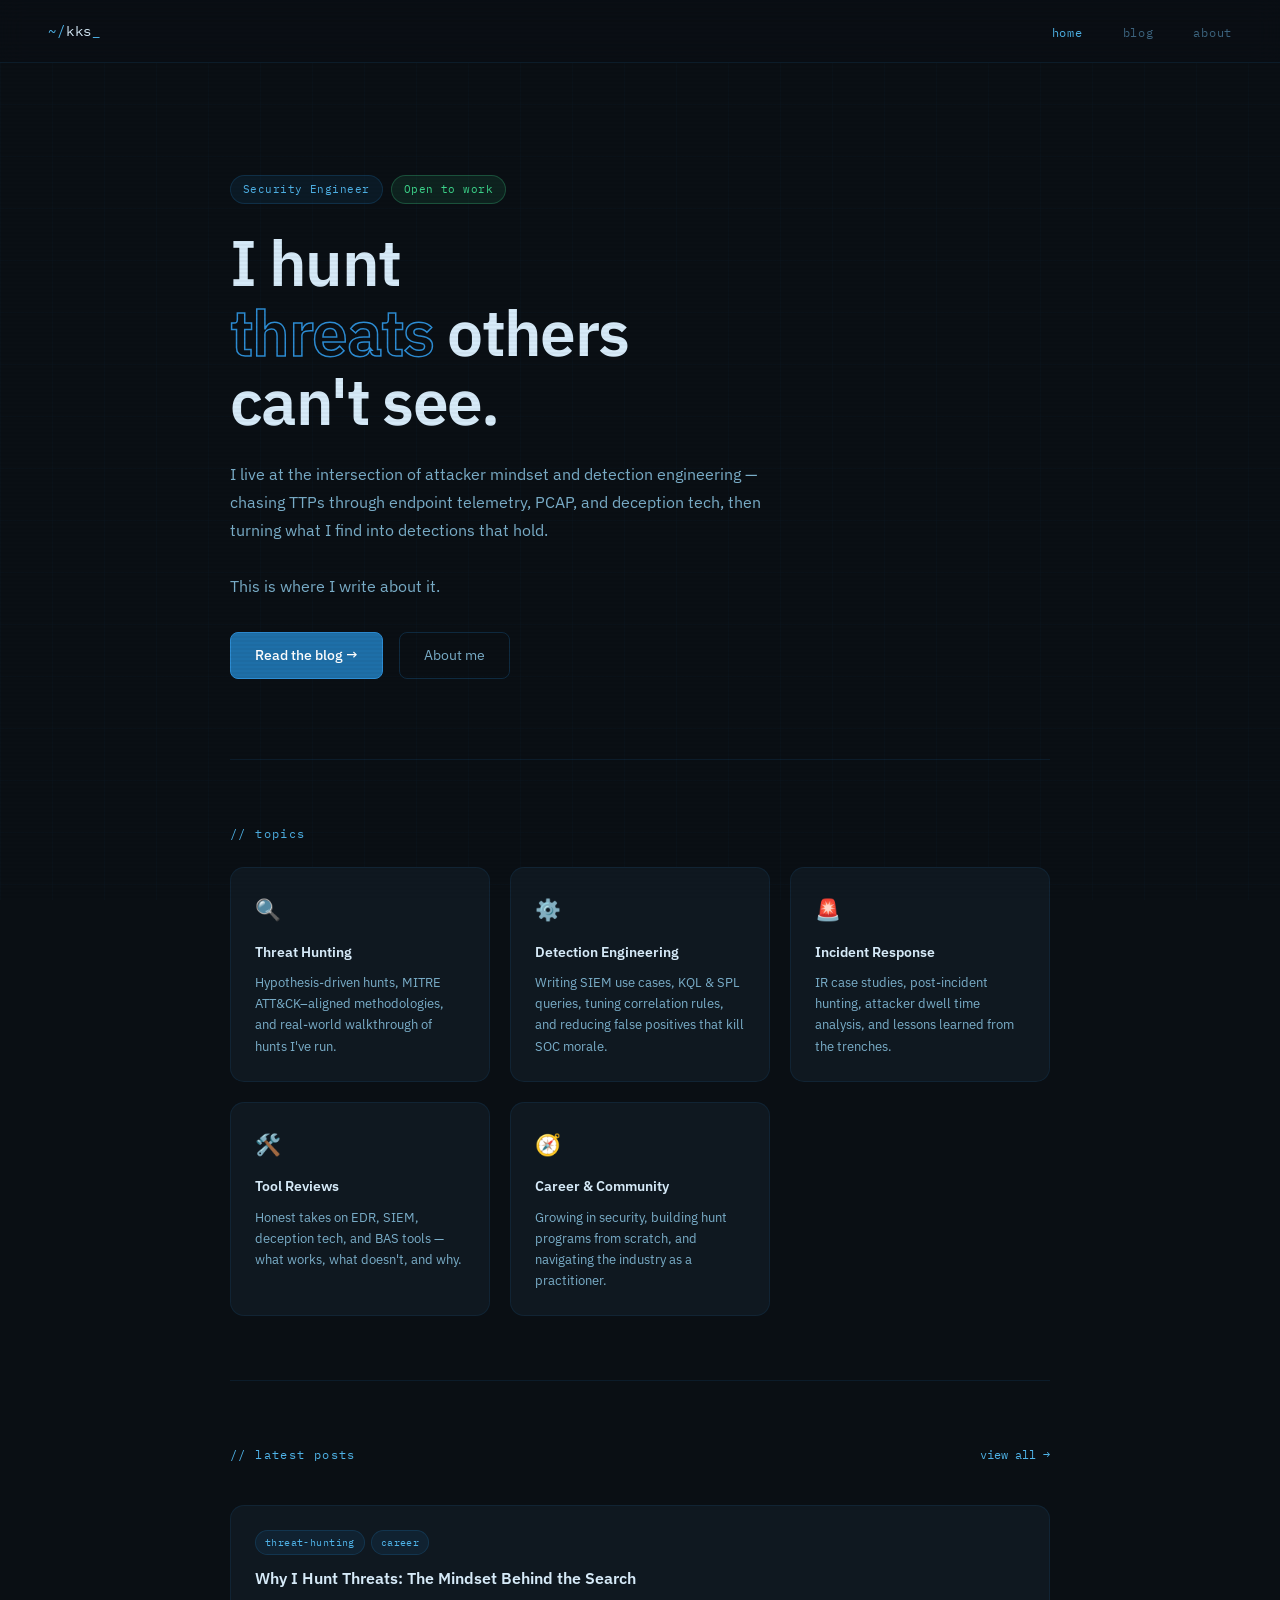
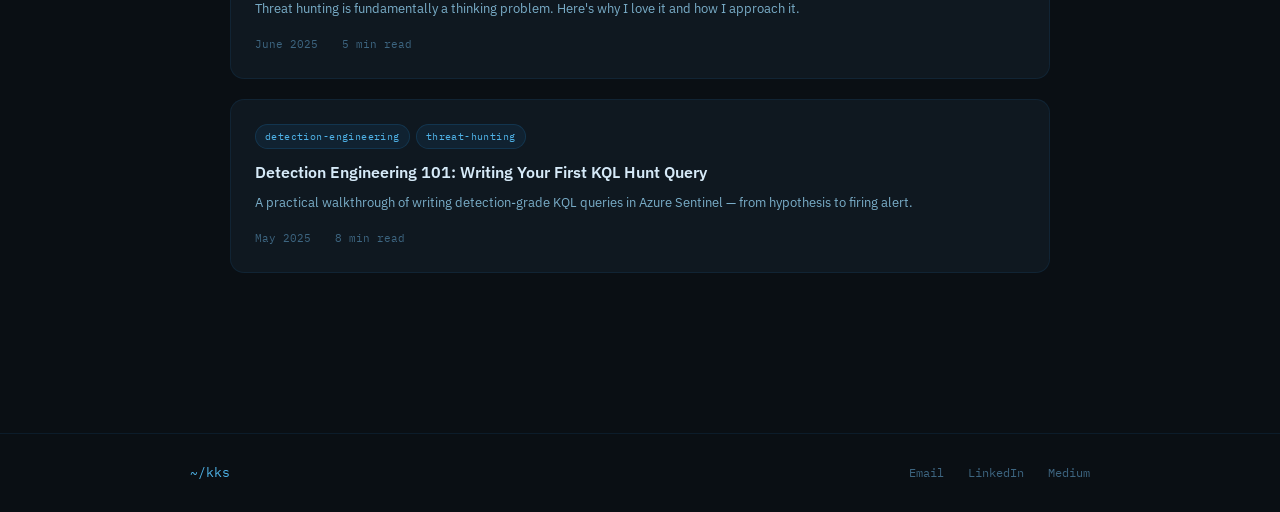
==== index.html @ 6621da4d "Add files via upload" ====
<!DOCTYPE html>
<html lang="en">
<head>
<meta charset="UTF-8">
<meta name="viewport" content="width=device-width, initial-scale=1.0">
<title>Kishan Kumar Singh — Security Engineer & Threat Hunter</title>
<meta name="description" content="Security Engineer & Threat Hunter writing about threat hunting, detection engineering, and incident response.">
<link rel="stylesheet" href="assets/style.css">
<link rel="preconnect" href="https://fonts.googleapis.com">
<link href="https://fonts.googleapis.com/css2?family=IBM+Plex+Mono:wght@300;400;500&family=IBM+Plex+Sans:wght@300;400;500;600&display=swap" rel="stylesheet">
</head>
<body>

<div class="scanline"></div>

<!-- NAV -->
<nav>
  <a href="index.html" class="nav-logo">
    <span class="prompt">~/</span>kks<span class="cursor-blink">_</span>
  </a>
  <ul>
    <li><a href="index.html" class="active">home</a></li>
    <li><a href="blog.html">blog</a></li>
    <li><a href="about.html">about</a></li>
  </ul>
</nav>

<!-- HERO -->
<main>
  <section class="hero">
    <div class="hero-meta">
      <span class="tag">Security Engineer</span>
      <span class="tag tag-green">Open to work</span>
    </div>

    <h1 class="hero-title">
      I hunt<br>
      <span class="stroke">threats</span> others<br>
      can't see.
    </h1>

    <p class="hero-bio">
      I live at the intersection of attacker mindset and
      detection engineering — chasing TTPs through endpoint telemetry, PCAP, and deception tech,
      then turning what I find into detections that hold.
      <br><br>
      This is where I write about it.
    </p>

    <div class="hero-links">
      <a href="blog.html" class="btn-primary">Read the blog →</a>
      <a href="about.html" class="btn-ghost">About me</a>
    </div>
  </section>

  <!-- WHAT I WRITE ABOUT -->
  <section class="topics">
    <p class="section-label">// topics</p>
    <div class="topic-grid">
      <div class="topic-card">
        <span class="topic-icon">🔍</span>
        <h3>Threat Hunting</h3>
        <p>Hypothesis-driven hunts, MITRE ATT&CK–aligned methodologies, and real-world walkthrough of hunts I've run.</p>
      </div>
      <div class="topic-card">
        <span class="topic-icon">⚙️</span>
        <h3>Detection Engineering</h3>
        <p>Writing SIEM use cases, KQL & SPL queries, tuning correlation rules, and reducing false positives that kill SOC morale.</p>
      </div>
      <div class="topic-card">
        <span class="topic-icon">🚨</span>
        <h3>Incident Response</h3>
        <p>IR case studies, post-incident hunting, attacker dwell time analysis, and lessons learned from the trenches.</p>
      </div>
      <div class="topic-card">
        <span class="topic-icon">🛠️</span>
        <h3>Tool Reviews</h3>
        <p>Honest takes on EDR, SIEM, deception tech, and BAS tools — what works, what doesn't, and why.</p>
      </div>
      <div class="topic-card">
        <span class="topic-icon">🧭</span>
        <h3>Career & Community</h3>
        <p>Growing in security, building hunt programs from scratch, and navigating the industry as a practitioner.</p>
      </div>
    </div>
  </section>

  <!-- LATEST POSTS -->
  <section class="latest">
    <div class="latest-header">
      <p class="section-label">// latest posts</p>
      <a href="blog.html" class="view-all">view all →</a>
    </div>
    <div class="post-list" id="latest-posts">
      <!-- Populated by posts.js -->
    </div>
  </section>
</main>

<footer>
  <div class="footer-inner">
    <span class="footer-logo">~/kks</span>
    
    <div class="footer-links">
      <a href="mailto:work.kishan.in@gmail.com">Email</a>
      <a href="https://www.linkedin.com/in/singhkishan1/" target="_blank">LinkedIn</a>
      <a href="https://medium.com/@sudoEngineer" target="_blank">Medium</a>
    </div>
  </div>
</footer>

<script src="assets/posts.js"></script>
<script>
  const container = document.getElementById('latest-posts');
  const latest = POSTS.slice(0, 3);
  if (latest.length === 0) {
    container.innerHTML = '<p class="empty-state">First post coming soon...</p>';
  } else {
    container.innerHTML = latest.map(p => postCard(p)).join('');
  }
</script>
</body>
</html>
---- assets/style.css ----
/* ============================================================
   STYLE.CSS — Dark terminal aesthetic
   ============================================================ */

:root {
  --bg:         #0A0F14;
  --bg2:        #0F1820;
  --bg3:        #141F2A;
  --bg4:        #1A2840;
  --border:     rgba(30, 111, 168, 0.15);
  --border2:    rgba(30, 111, 168, 0.30);
  --navy:       #1E6FA8;
  --steel:      #2D8DD4;
  --glow:       #4FB3E8;
  --green:      #3DD68C;
  --amber:      #F5A623;
  --text:       #D6EAF8;
  --text2:      #7AAEC9;
  --text3:      #3D6580;
  --white:      #FFFFFF;
  --mono:       'IBM Plex Mono', monospace;
  --sans:       'IBM Plex Sans', sans-serif;
  --radius:     8px;
  --radius-lg:  14px;
}

* { margin: 0; padding: 0; box-sizing: border-box; }
html { scroll-behavior: smooth; }

body {
  font-family: var(--sans);
  background: var(--bg);
  color: var(--text);
  line-height: 1.7;
  min-height: 100vh;
}

/* Scanline effect */
.scanline {
  position: fixed;
  inset: 0;
  background: repeating-linear-gradient(
    0deg,
    transparent,
    transparent 2px,
    rgba(0, 0, 0, 0.03) 2px,
    rgba(0, 0, 0, 0.03) 4px
  );
  pointer-events: none;
  z-index: 9999;
}

/* Grid background */
body::before {
  content: '';
  position: fixed;
  inset: 0;
  background-image:
    linear-gradient(rgba(30,111,168,0.035) 1px, transparent 1px),
    linear-gradient(90deg, rgba(30,111,168,0.035) 1px, transparent 1px);
  background-size: 52px 52px;
  pointer-events: none;
  z-index: 0;
}

/* ============================================================
   NAV
   ============================================================ */
nav {
  position: sticky;
  top: 0;
  z-index: 100;
  display: flex;
  align-items: center;
  justify-content: space-between;
  padding: 1.1rem 3rem;
  background: rgba(10, 15, 20, 0.9);
  backdrop-filter: blur(12px);
  border-bottom: 1px solid var(--border);
}

.nav-logo {
  font-family: var(--mono);
  font-size: 0.9rem;
  color: var(--text);
  text-decoration: none;
  font-weight: 400;
}

.nav-logo .prompt { color: var(--glow); }

nav ul {
  display: flex;
  list-style: none;
  gap: 2.5rem;
}

nav a {
  font-family: var(--mono);
  font-size: 0.75rem;
  color: var(--text3);
  text-decoration: none;
  letter-spacing: 0.06em;
  transition: color 0.2s;
}

nav a:hover,
nav a.active { color: var(--glow); }

/* ============================================================
   MAIN LAYOUT
   ============================================================ */
main {
  position: relative;
  z-index: 1;
  max-width: 900px;
  margin: 0 auto;
  padding: 0 2.5rem 6rem;
}

/* ============================================================
   HERO
   ============================================================ */
.hero {
  padding: 7rem 0 5rem;
}

.hero-meta {
  display: flex;
  gap: 8px;
  margin-bottom: 1.5rem;
}

.hero-title {
  font-size: clamp(2.6rem, 5vw, 4rem);
  font-weight: 600;
  line-height: 1.08;
  letter-spacing: -0.025em;
  margin-bottom: 1.5rem;
}

.stroke {
  color: transparent;
  -webkit-text-stroke: 1.5px var(--steel);
}

.hero-bio {
  font-size: 1rem;
  color: var(--text2);
  max-width: 560px;
  line-height: 1.75;
  margin-bottom: 2rem;
}

.hero-links {
  display: flex;
  gap: 1rem;
  flex-wrap: wrap;
}

/* ============================================================
   BUTTONS & TAGS
   ============================================================ */
.btn-primary {
  display: inline-flex;
  align-items: center;
  gap: 6px;
  padding: 11px 24px;
  background: var(--navy);
  color: var(--white);
  border: 1px solid var(--steel);
  border-radius: var(--radius);
  font-size: 0.85rem;
  font-weight: 500;
  text-decoration: none;
  transition: background 0.2s, transform 0.15s;
}

.btn-primary:hover { background: var(--steel); transform: translateY(-1px); }

.btn-ghost {
  display: inline-flex;
  align-items: center;
  padding: 11px 24px;
  background: transparent;
  color: var(--text2);
  border: 1px solid var(--border2);
  border-radius: var(--radius);
  font-size: 0.85rem;
  text-decoration: none;
  transition: all 0.2s;
}

.btn-ghost:hover { color: var(--glow); border-color: var(--glow); }

.tag {
  display: inline-block;
  padding: 4px 12px;
  background: rgba(30,111,168,0.12);
  border: 1px solid rgba(30,111,168,0.25);
  border-radius: 100px;
  font-family: var(--mono);
  font-size: 0.7rem;
  color: var(--glow);
  letter-spacing: 0.04em;
}

.tag-green {
  background: rgba(61,214,140,0.1);
  border-color: rgba(61,214,140,0.25);
  color: var(--green);
}

.tag-sm { font-size: 0.65rem; padding: 3px 9px; }

/* ============================================================
   SECTION LABEL
   ============================================================ */
.section-label {
  font-family: var(--mono);
  font-size: 0.72rem;
  color: var(--glow);
  letter-spacing: 0.12em;
  margin-bottom: 1rem;
}

/* ============================================================
   TOPICS GRID (home page)
   ============================================================ */
.topics {
  padding: 4rem 0;
  border-top: 1px solid var(--border);
}

.topic-grid {
  display: grid;
  grid-template-columns: repeat(auto-fit, minmax(250px, 1fr));
  gap: 1.25rem;
  margin-top: 1.5rem;
}

.topic-card {
  background: var(--bg2);
  border: 1px solid var(--border);
  border-radius: var(--radius-lg);
  padding: 1.5rem;
  transition: border-color 0.2s, transform 0.2s;
  position: relative;
  overflow: hidden;
}

.topic-card::after {
  content: '';
  position: absolute;
  top: 0; left: 0; right: 0;
  height: 1px;
  background: linear-gradient(to right, transparent, var(--steel), transparent);
  opacity: 0;
  transition: opacity 0.2s;
}

.topic-card:hover { border-color: var(--border2); transform: translateY(-2px); }
.topic-card:hover::after { opacity: 1; }

.topic-icon { font-size: 1.3rem; display: block; margin-bottom: 0.75rem; }

.topic-card h3 {
  font-size: 0.9rem;
  font-weight: 600;
  color: var(--text);
  margin-bottom: 0.5rem;
}

.topic-card p {
  font-size: 0.8rem;
  color: var(--text2);
  line-height: 1.65;
}

/* ============================================================
   POST CARDS (blog list + home latest)
   ============================================================ */
.post-list,
.blog-grid {
  display: flex;
  flex-direction: column;
  gap: 1.25rem;
}

.latest {
  padding: 4rem 0;
  border-top: 1px solid var(--border);
}

.latest-header {
  display: flex;
  align-items: baseline;
  justify-content: space-between;
  margin-bottom: 1.5rem;
}

.view-all {
  font-family: var(--mono);
  font-size: 0.75rem;
  color: var(--glow);
  text-decoration: none;
}

.view-all:hover { text-decoration: underline; }

.post-card {
  display: block;
  text-decoration: none;
  background: var(--bg2);
  border: 1px solid var(--border);
  border-radius: var(--radius-lg);
  padding: 1.5rem;
  transition: border-color 0.2s, transform 0.15s;
}

.post-card:hover { border-color: var(--border2); transform: translateY(-2px); }

.post-card-tags { display: flex; gap: 6px; flex-wrap: wrap; margin-bottom: 0.75rem; }

.post-card-title {
  font-size: 1rem;
  font-weight: 600;
  color: var(--text);
  margin-bottom: 0.5rem;
  line-height: 1.4;
}

.post-card-excerpt {
  font-size: 0.82rem;
  color: var(--text2);
  line-height: 1.65;
  margin-bottom: 1rem;
}

.post-card-meta {
  display: flex;
  gap: 1.5rem;
  font-family: var(--mono);
  font-size: 0.68rem;
  color: var(--text3);
}

.empty-state {
  font-family: var(--mono);
  font-size: 0.8rem;
  color: var(--text3);
  padding: 3rem 0;
  text-align: center;
}

/* ============================================================
   BLOG PAGE
   ============================================================ */
.page-header {
  padding: 5rem 0 2.5rem;
}

.page-header h1 {
  font-size: 2.8rem;
  font-weight: 600;
  letter-spacing: -0.025em;
  margin-bottom: 0.75rem;
}

.page-subtitle {
  color: var(--text2);
  font-size: 0.95rem;
}

.filter-bar {
  display: flex;
  gap: 8px;
  flex-wrap: wrap;
  padding: 1.5rem 0;
  border-top: 1px solid var(--border);
  border-bottom: 1px solid var(--border);
  margin-bottom: 2.5rem;
}

.filter-btn {
  padding: 6px 16px;
  background: transparent;
  color: var(--text3);
  border: 1px solid var(--border);
  border-radius: 100px;
  font-family: var(--mono);
  font-size: 0.7rem;
  cursor: pointer;
  transition: all 0.2s;
  letter-spacing: 0.04em;
}

.filter-btn:hover { border-color: var(--border2); color: var(--text2); }
.filter-btn.active { background: rgba(30,111,168,0.15); border-color: var(--steel); color: var(--glow); }

/* ============================================================
   POST ARTICLE
   ============================================================ */
.post-nav { padding: 2rem 0 0; }

.back-link {
  font-family: var(--mono);
  font-size: 0.75rem;
  color: var(--text3);
  text-decoration: none;
  transition: color 0.2s;
}

.back-link:hover { color: var(--glow); }

.post-article {
  padding: 3rem 0 4rem;
  border-top: 1px solid var(--border);
  margin-top: 1.5rem;
}

.post-header { margin-bottom: 3rem; }

.post-tags { display: flex; gap: 8px; flex-wrap: wrap; margin-bottom: 1.25rem; }

.post-title {
  font-size: clamp(1.8rem, 3.5vw, 2.6rem);
  font-weight: 600;
  line-height: 1.15;
  letter-spacing: -0.02em;
  margin-bottom: 1rem;
}

.post-meta {
  display: flex;
  gap: 1.5rem;
  font-family: var(--mono);
  font-size: 0.72rem;
  color: var(--text3);
}

/* Post body typography */
.post-body { max-width: 680px; }

.post-body p {
  font-size: 1rem;
  color: var(--text2);
  line-height: 1.8;
  margin-bottom: 1.5rem;
}

.post-body h2 {
  font-size: 1.25rem;
  font-weight: 600;
  color: var(--text);
  margin: 2.5rem 0 1rem;
  padding-left: 1rem;
  border-left: 2px solid var(--steel);
}

.post-body strong { color: var(--text); font-weight: 600; }

.post-body em { color: var(--glow); font-style: normal; }

.post-body pre {
  background: var(--bg3);
  border: 1px solid var(--border);
  border-radius: var(--radius);
  padding: 1.25rem 1.5rem;
  overflow-x: auto;
  margin: 1.5rem 0;
}

.post-body code {
  font-family: var(--mono);
  font-size: 0.8rem;
  color: var(--green);
  line-height: 1.6;
}

.post-body p code {
  background: var(--bg3);
  border: 1px solid var(--border);
  border-radius: 4px;
  padding: 2px 6px;
  font-size: 0.82rem;
}

.post-closing {
  margin-top: 3rem !important;
  padding-top: 1.5rem;
  border-top: 1px solid var(--border);
  font-size: 0.85rem !important;
  color: var(--text3) !important;
  font-family: var(--mono);
}

/* Post footer */
.post-footer {
  display: flex;
  align-items: center;
  justify-content: space-between;
  padding: 2rem 0 4rem;
  border-top: 1px solid var(--border);
  flex-wrap: wrap;
  gap: 1.5rem;
}

.post-author { display: flex; align-items: center; gap: 1rem; }

.author-avatar {
  width: 46px; height: 46px;
  background: var(--bg4);
  border: 1px solid var(--border2);
  border-radius: 50%;
  display: flex;
  align-items: center;
  justify-content: center;
  font-family: var(--mono);
  font-size: 0.75rem;
  color: var(--glow);
}

.author-name { font-weight: 600; font-size: 0.9rem; }
.author-role { font-size: 0.75rem; color: var(--text3); font-family: var(--mono); }

/* ============================================================
   ABOUT PAGE
   ============================================================ */
.about-hero {
  display: grid;
  grid-template-columns: 1fr 1fr;
  gap: 4rem;
  align-items: center;
  padding: 6rem 0 4rem;
}

.about-hero h1 {
  font-size: 2.8rem;
  font-weight: 600;
  letter-spacing: -0.025em;
  line-height: 1.1;
  margin-bottom: 1.25rem;
}

.about-tags { display: flex; flex-wrap: wrap; gap: 8px; }

/* Terminal card */
.terminal-card {
  background: var(--bg2);
  border: 1px solid var(--border);
  border-radius: var(--radius-lg);
  overflow: hidden;
}

.term-bar {
  display: flex;
  align-items: center;
  gap: 6px;
  padding: 0.75rem 1rem;
  background: var(--bg3);
  border-bottom: 1px solid var(--border);
}

.dot { width: 10px; height: 10px; border-radius: 50%; }
.dot.r { background: #FF5F56; }
.dot.y { background: #FFBD2E; }
.dot.g { background: #27C93F; }
.term-title { font-family: var(--mono); font-size: 0.7rem; color: var(--text3); margin-left: auto; }

.term-body {
  padding: 1.25rem 1.5rem;
  font-family: var(--mono);
  font-size: 0.78rem;
  line-height: 1.8;
}

.term-body .prompt { color: var(--green); }
.term-body .cmd { color: var(--glow); }
.term-body .out { color: var(--text2); padding-left: 0; }

.about-body { padding-bottom: 6rem; }

.about-block {
  padding: 3rem 0;
  border-top: 1px solid var(--border);
  max-width: 680px;
}

.about-block h2 {
  font-size: 1.2rem;
  font-weight: 600;
  color: var(--text);
  margin-bottom: 1.25rem;
}

.about-block p {
  font-size: 0.95rem;
  color: var(--text2);
  line-height: 1.8;
  margin-bottom: 1rem;
}

.about-block strong { color: var(--text); font-weight: 600; }

.tools-grid {
  display: grid;
  grid-template-columns: 1fr 1fr;
  gap: 1.25rem;
  margin-top: 1rem;
}

.tool-group {
  background: var(--bg2);
  border: 1px solid var(--border);
  border-radius: var(--radius);
  padding: 1rem 1.25rem;
}

.tool-label {
  font-family: var(--mono);
  font-size: 0.68rem;
  color: var(--glow);
  letter-spacing: 0.08em;
  text-transform: uppercase;
  margin-bottom: 0.5rem;
}

.tool-items {
  font-size: 0.78rem;
  color: var(--text2);
  line-height: 1.65;
}

.about-cta {
  padding: 3rem 0;
  border-top: 1px solid var(--border);
}

.about-cta p {
  font-size: 0.9rem;
  color: var(--text2);
  margin-bottom: 1.25rem;
}

/* ============================================================
   CURSOR BLINK
   ============================================================ */
.cursor-blink {
  animation: blink 1.1s step-end infinite;
  color: var(--glow);
}

@keyframes blink {
  0%, 100% { opacity: 1; }
  50% { opacity: 0; }
}

/* ============================================================
   FOOTER
   ============================================================ */
footer {
  position: relative;
  z-index: 1;
  border-top: 1px solid var(--border);
  padding: 1.75rem 3rem;
}

.footer-inner {
  max-width: 900px;
  margin: 0 auto;
  display: flex;
  align-items: center;
  gap: 2rem;
  flex-wrap: wrap;
}

.footer-logo {
  font-family: var(--mono);
  font-size: 0.82rem;
  color: var(--glow);
}

.footer-copy {
  font-family: var(--mono);
  font-size: 0.72rem;
  color: var(--text3);
}

.footer-links {
  display: flex;
  gap: 1.5rem;
  margin-left: auto;
}

.footer-links a {
  font-family: var(--mono);
  font-size: 0.72rem;
  color: var(--text3);
  text-decoration: none;
  transition: color 0.2s;
}

.footer-links a:hover { color: var(--glow); }

/* ============================================================
   RESPONSIVE
   ============================================================ */
@media (max-width: 700px) {
  nav { padding: 1rem 1.5rem; }
  main { padding: 0 1.5rem 5rem; }
  footer { padding: 1.5rem; }
  .about-hero { grid-template-columns: 1fr; gap: 2rem; padding-top: 4rem; }
  .about-hero h1 { font-size: 2rem; }
  .tools-grid { grid-template-columns: 1fr; }
  .footer-links { margin-left: 0; }
}
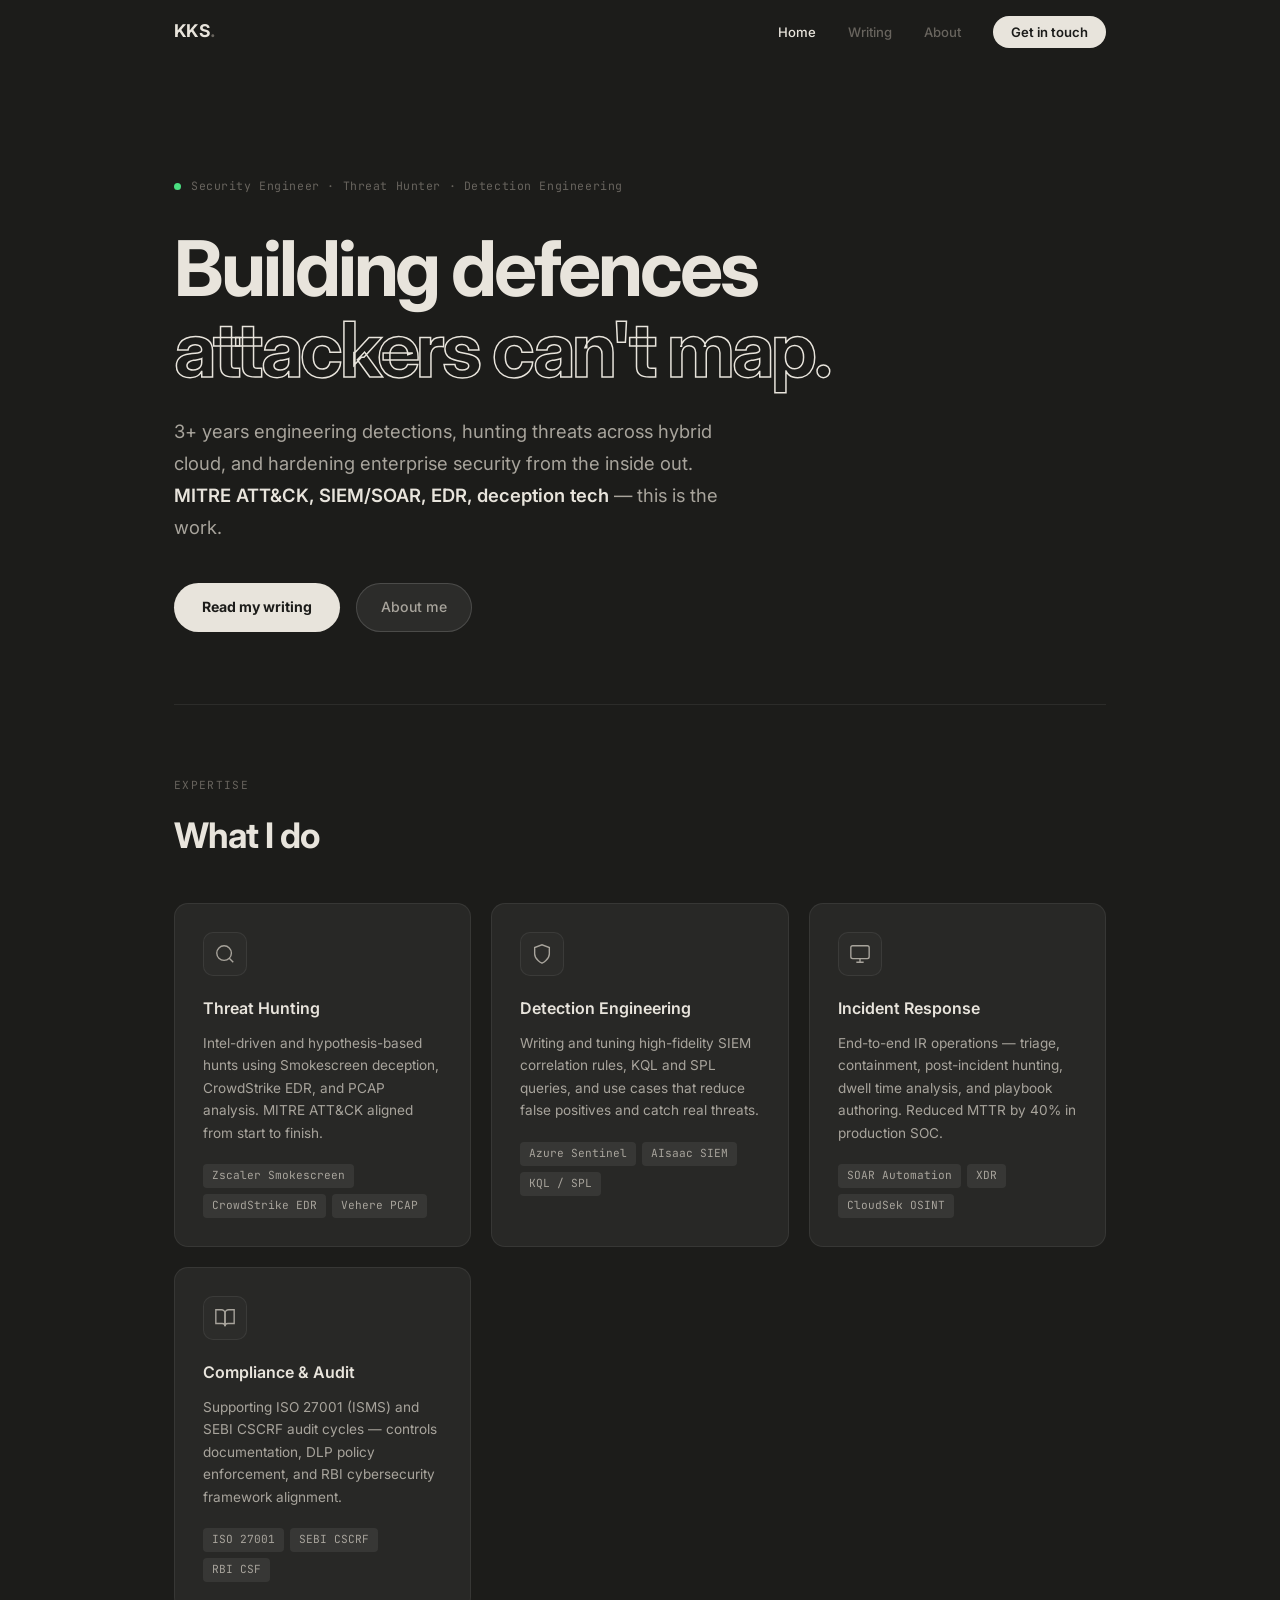
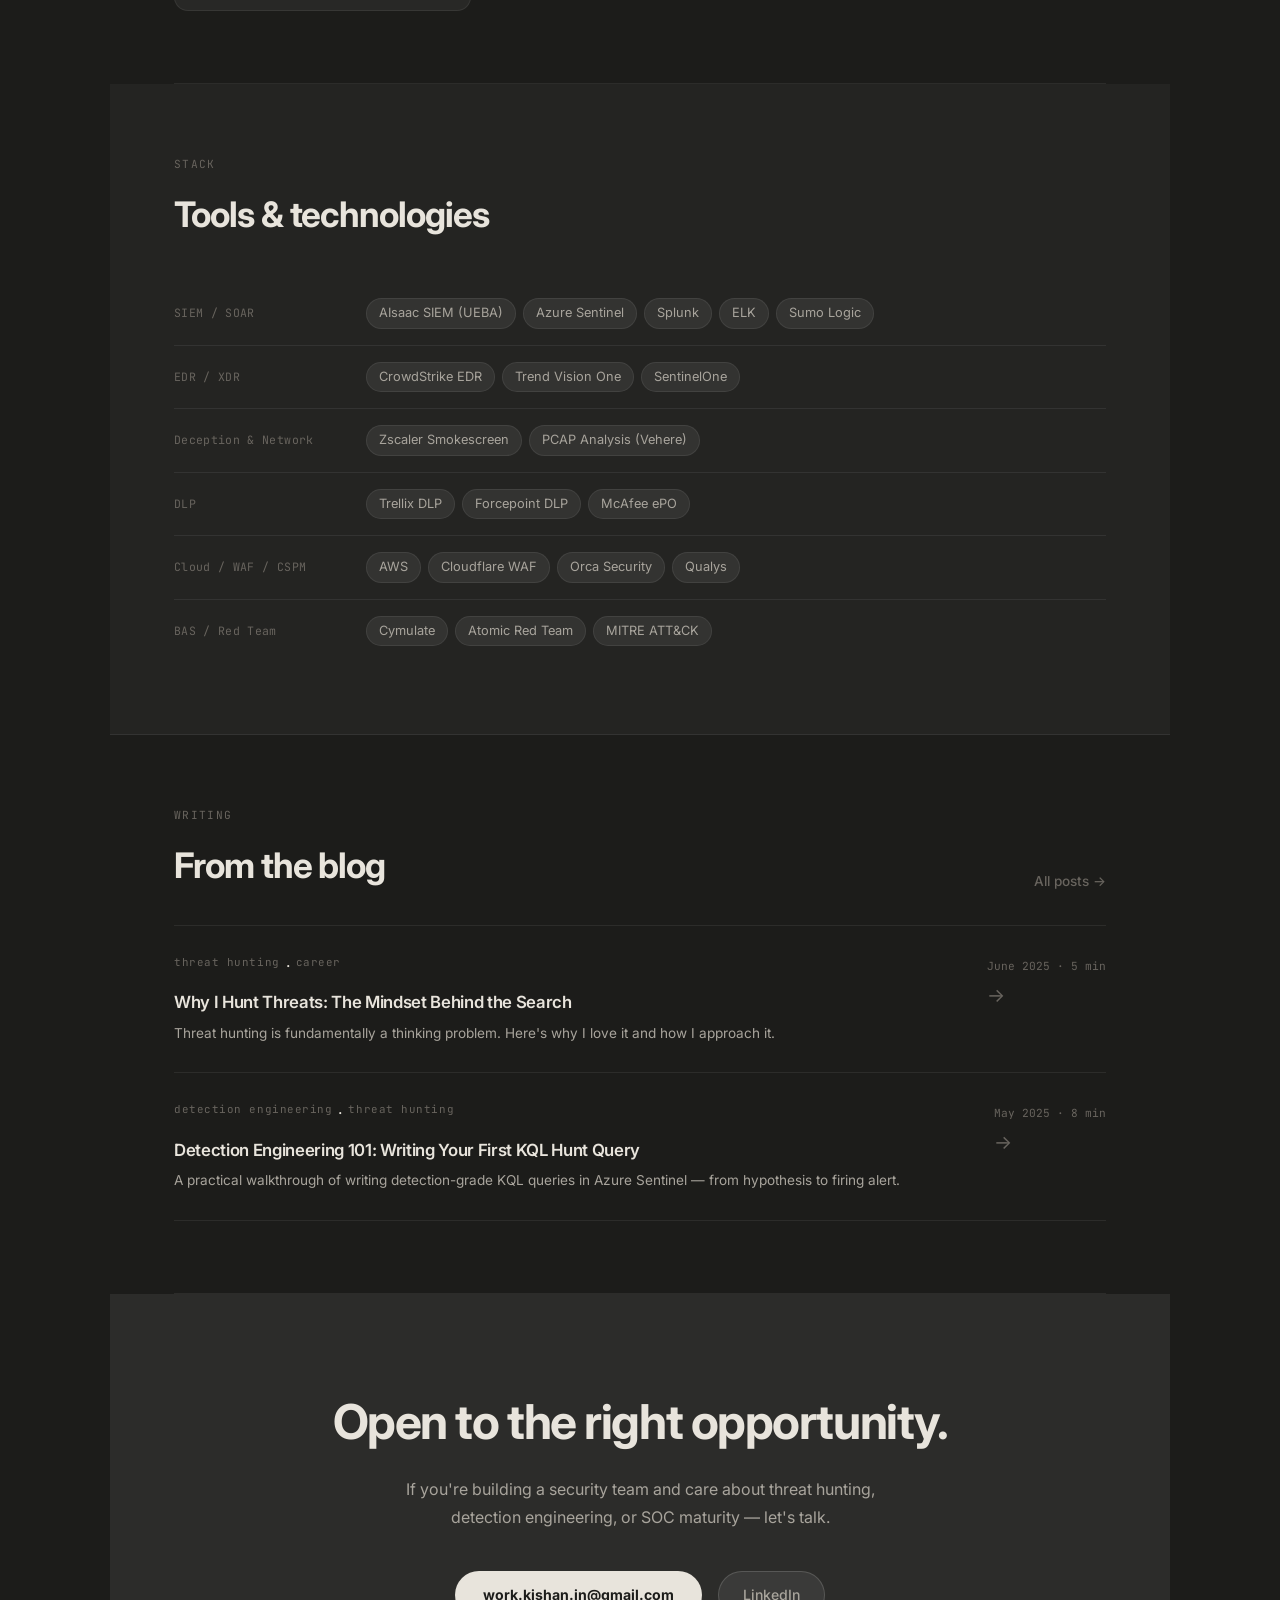
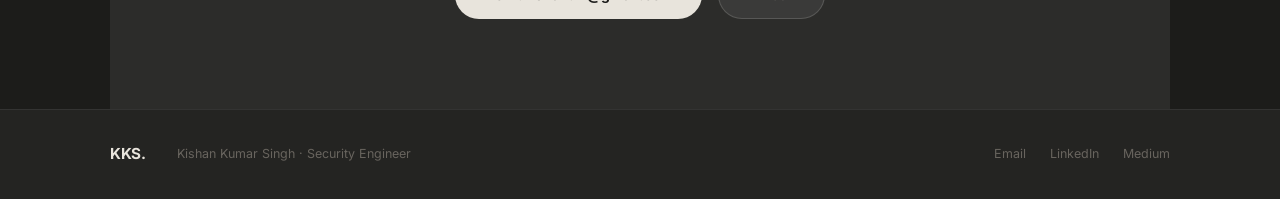
==== commit a10fc854: "Add files via upload" ====
--- a/index.html
+++ b/index.html
@@ -4,103 +4,100 @@
 <meta charset="UTF-8">
 <meta name="viewport" content="width=device-width, initial-scale=1.0">
 <title>Kishan Kumar Singh — Security Engineer & Threat Hunter</title>
-<meta name="description" content="Security Engineer & Threat Hunter writing about threat hunting, detection engineering, and incident response.">
+<meta name="description" content="Security Engineer & Threat Hunter specialising in detection engineering, SIEM/SOAR, and incident response.">
+<link rel="preconnect" href="https://fonts.googleapis.com">
+<link href="https://fonts.googleapis.com/css2?family=Inter:wght@300;400;500;600;700&family=JetBrains+Mono:wght@300;400;500&display=swap" rel="stylesheet">
 <link rel="stylesheet" href="assets/style.css">
-<link rel="preconnect" href="https://fonts.googleapis.com">
-<link href="https://fonts.googleapis.com/css2?family=IBM+Plex+Mono:wght@300;400;500&family=IBM+Plex+Sans:wght@300;400;500;600&display=swap" rel="stylesheet">
 </head>
 <body>
-
-<div class="scanline"></div>
-
-<!-- NAV -->
-<nav>
-  <a href="index.html" class="nav-logo">
-    <span class="prompt">~/</span>kks<span class="cursor-blink">_</span>
-  </a>
-  <ul>
-    <li><a href="index.html" class="active">home</a></li>
-    <li><a href="blog.html">blog</a></li>
-    <li><a href="about.html">about</a></li>
-  </ul>
+<nav id="nav">
+  <div class="nav-inner">
+    <a href="index.html" class="nav-brand">KKS<span class="brand-dot">.</span></a>
+    <ul class="nav-links">
+      <li><a href="index.html" class="nav-link active">Home</a></li>
+      <li><a href="blog.html" class="nav-link">Writing</a></li>
+      <li><a href="about.html" class="nav-link">About</a></li>
+      <li><a href="mailto:work.kishan.in@gmail.com" class="nav-cta">Get in touch</a></li>
+    </ul>
+  </div>
 </nav>
-
-<!-- HERO -->
 <main>
   <section class="hero">
-    <div class="hero-meta">
-      <span class="tag">Security Engineer</span>
-      <span class="tag tag-green">Open to work</span>
-    </div>
-
-    <h1 class="hero-title">
-      I hunt<br>
-      <span class="stroke">threats</span> others<br>
-      can't see.
-    </h1>
-
-    <p class="hero-bio">
-      I live at the intersection of attacker mindset and
-      detection engineering — chasing TTPs through endpoint telemetry, PCAP, and deception tech,
-      then turning what I find into detections that hold.
-      <br><br>
-      This is where I write about it.
-    </p>
-
-    <div class="hero-links">
-      <a href="blog.html" class="btn-primary">Read the blog →</a>
-      <a href="about.html" class="btn-ghost">About me</a>
+    <div class="hero-eyebrow"><span class="status-dot"></span>Security Engineer · Threat Hunter · Detection Engineering</div>
+    <h1 class="hero-h1">Building defences<span class="h1-outline">attackers can't map.</span></h1>
+    <p class="hero-sub">3+ years engineering detections, hunting threats across hybrid cloud, and hardening enterprise security from the inside out. <strong>MITRE ATT&CK, SIEM/SOAR, EDR, deception tech</strong> — this is the work.</p>
+    <div class="hero-actions">
+      <a href="blog.html" class="btn-primary">Read my writing</a>
+      <a href="about.html" class="btn-secondary">About me</a>
     </div>
   </section>
 
-  <!-- WHAT I WRITE ABOUT -->
-  <section class="topics">
-    <p class="section-label">// topics</p>
-    <div class="topic-grid">
-      <div class="topic-card">
-        <span class="topic-icon">🔍</span>
+  <section class="section">
+    <div class="section-label">Expertise</div>
+    <h2 class="section-title">What I do</h2>
+    <div class="expertise-grid">
+      <div class="expertise-card">
+        <div class="expertise-icon"><svg width="22" height="22" viewBox="0 0 24 24" fill="none" stroke="currentColor" stroke-width="1.5"><circle cx="11" cy="11" r="8"/><path d="m21 21-4.35-4.35"/></svg></div>
         <h3>Threat Hunting</h3>
-        <p>Hypothesis-driven hunts, MITRE ATT&CK–aligned methodologies, and real-world walkthrough of hunts I've run.</p>
+        <p>Intel-driven and hypothesis-based hunts using Smokescreen deception, CrowdStrike EDR, and PCAP analysis. MITRE ATT&CK aligned from start to finish.</p>
+        <div class="card-tools"><span class="tool-chip">Zscaler Smokescreen</span><span class="tool-chip">CrowdStrike EDR</span><span class="tool-chip">Vehere PCAP</span></div>
       </div>
-      <div class="topic-card">
-        <span class="topic-icon">⚙️</span>
+      <div class="expertise-card">
+        <div class="expertise-icon"><svg width="22" height="22" viewBox="0 0 24 24" fill="none" stroke="currentColor" stroke-width="1.5"><path d="M12 22s8-4 8-10V5l-8-3-8 3v7c0 6 8 10 8 10z"/></svg></div>
         <h3>Detection Engineering</h3>
-        <p>Writing SIEM use cases, KQL & SPL queries, tuning correlation rules, and reducing false positives that kill SOC morale.</p>
+        <p>Writing and tuning high-fidelity SIEM correlation rules, KQL and SPL queries, and use cases that reduce false positives and catch real threats.</p>
+        <div class="card-tools"><span class="tool-chip">Azure Sentinel</span><span class="tool-chip">AIsaac SIEM</span><span class="tool-chip">KQL / SPL</span></div>
       </div>
-      <div class="topic-card">
-        <span class="topic-icon">🚨</span>
+      <div class="expertise-card">
+        <div class="expertise-icon"><svg width="22" height="22" viewBox="0 0 24 24" fill="none" stroke="currentColor" stroke-width="1.5"><rect x="2" y="3" width="20" height="14" rx="2"/><path d="M8 21h8m-4-4v4"/></svg></div>
         <h3>Incident Response</h3>
-        <p>IR case studies, post-incident hunting, attacker dwell time analysis, and lessons learned from the trenches.</p>
+        <p>End-to-end IR operations — triage, containment, post-incident hunting, dwell time analysis, and playbook authoring. Reduced MTTR by 40% in production SOC.</p>
+        <div class="card-tools"><span class="tool-chip">SOAR Automation</span><span class="tool-chip">XDR</span><span class="tool-chip">CloudSek OSINT</span></div>
       </div>
-      <div class="topic-card">
-        <span class="topic-icon">🛠️</span>
-        <h3>Tool Reviews</h3>
-        <p>Honest takes on EDR, SIEM, deception tech, and BAS tools — what works, what doesn't, and why.</p>
-      </div>
-      <div class="topic-card">
-        <span class="topic-icon">🧭</span>
-        <h3>Career & Community</h3>
-        <p>Growing in security, building hunt programs from scratch, and navigating the industry as a practitioner.</p>
+      <div class="expertise-card">
+        <div class="expertise-icon"><svg width="22" height="22" viewBox="0 0 24 24" fill="none" stroke="currentColor" stroke-width="1.5"><path d="M2 3h6a4 4 0 0 1 4 4v14a3 3 0 0 0-3-3H2z"/><path d="M22 3h-6a4 4 0 0 0-4 4v14a3 3 0 0 1 3-3h7z"/></svg></div>
+        <h3>Compliance & Audit</h3>
+        <p>Supporting ISO 27001 (ISMS) and SEBI CSCRF audit cycles — controls documentation, DLP policy enforcement, and RBI cybersecurity framework alignment.</p>
+        <div class="card-tools"><span class="tool-chip">ISO 27001</span><span class="tool-chip">SEBI CSCRF</span><span class="tool-chip">RBI CSF</span></div>
       </div>
     </div>
   </section>
 
-  <!-- LATEST POSTS -->
-  <section class="latest">
-    <div class="latest-header">
-      <p class="section-label">// latest posts</p>
-      <a href="blog.html" class="view-all">view all →</a>
+  <section class="section section-alt">
+    <div class="section-label">Stack</div>
+    <h2 class="section-title">Tools & technologies</h2>
+    <div class="stack-grid">
+      <div class="stack-row"><span class="stack-category">SIEM / SOAR</span><div class="stack-tags"><span class="stack-tag">AIsaac SIEM (UEBA)</span><span class="stack-tag">Azure Sentinel</span><span class="stack-tag">Splunk</span><span class="stack-tag">ELK</span><span class="stack-tag">Sumo Logic</span></div></div>
+      <div class="stack-row"><span class="stack-category">EDR / XDR</span><div class="stack-tags"><span class="stack-tag">CrowdStrike EDR</span><span class="stack-tag">Trend Vision One</span><span class="stack-tag">SentinelOne</span></div></div>
+      <div class="stack-row"><span class="stack-category">Deception & Network</span><div class="stack-tags"><span class="stack-tag">Zscaler Smokescreen</span><span class="stack-tag">PCAP Analysis (Vehere)</span></div></div>
+      <div class="stack-row"><span class="stack-category">DLP</span><div class="stack-tags"><span class="stack-tag">Trellix DLP</span><span class="stack-tag">Forcepoint DLP</span><span class="stack-tag">McAfee ePO</span></div></div>
+      <div class="stack-row"><span class="stack-category">Cloud / WAF / CSPM</span><div class="stack-tags"><span class="stack-tag">AWS</span><span class="stack-tag">Cloudflare WAF</span><span class="stack-tag">Orca Security</span><span class="stack-tag">Qualys</span></div></div>
+      <div class="stack-row"><span class="stack-category">BAS / Red Team</span><div class="stack-tags"><span class="stack-tag">Cymulate</span><span class="stack-tag">Atomic Red Team</span><span class="stack-tag">MITRE ATT&CK</span></div></div>
     </div>
-    <div class="post-list" id="latest-posts">
-      <!-- Populated by posts.js -->
+  </section>
+
+  <section class="section">
+    <div class="section-header-row">
+      <div><div class="section-label">Writing</div><h2 class="section-title" style="margin-bottom:0">From the blog</h2></div>
+      <a href="blog.html" class="text-link">All posts →</a>
+    </div>
+    <div class="posts-list" id="home-posts"></div>
+  </section>
+
+  <section class="cta-section">
+    <h2 class="cta-title">Open to the right opportunity.</h2>
+    <p class="cta-sub">If you're building a security team and care about threat hunting, detection engineering, or SOC maturity — let's talk.</p>
+    <div class="cta-actions">
+      <a href="mailto:work.kishan.in@gmail.com" class="btn-primary">work.kishan.in@gmail.com</a>
+      <a href="https://www.linkedin.com/in/singhkishan1/" target="_blank" class="btn-secondary">LinkedIn</a>
     </div>
   </section>
 </main>
 
 <footer>
   <div class="footer-inner">
-    <span class="footer-logo">~/kks</span>
-    
+    <span class="footer-brand">KKS.</span>
+    <span class="footer-copy">Kishan Kumar Singh · Security Engineer</span>
     <div class="footer-links">
       <a href="mailto:work.kishan.in@gmail.com">Email</a>
       <a href="https://www.linkedin.com/in/singhkishan1/" target="_blank">LinkedIn</a>
@@ -111,13 +108,12 @@
 
 <script src="assets/posts.js"></script>
 <script>
-  const container = document.getElementById('latest-posts');
-  const latest = POSTS.slice(0, 3);
-  if (latest.length === 0) {
-    container.innerHTML = '<p class="empty-state">First post coming soon...</p>';
-  } else {
-    container.innerHTML = latest.map(p => postCard(p)).join('');
-  }
+const c = document.getElementById('home-posts');
+const latest = POSTS.slice(0,3);
+c.innerHTML = latest.length ? latest.map(p => postCard(p)).join('') : '<p class="empty">First post coming soon.</p>';
+window.addEventListener('scroll', () => {
+  document.getElementById('nav').classList.toggle('scrolled', window.scrollY > 40);
+});
 </script>
 </body>
 </html>
--- a/assets/style.css
+++ b/assets/style.css
@@ -1,717 +1,255 @@
-/* ============================================================
-   STYLE.CSS — Dark terminal aesthetic
-   ============================================================ */
-
 :root {
-  --bg:         #0A0F14;
-  --bg2:        #0F1820;
-  --bg3:        #141F2A;
-  --bg4:        #1A2840;
-  --border:     rgba(30, 111, 168, 0.15);
-  --border2:    rgba(30, 111, 168, 0.30);
-  --navy:       #1E6FA8;
-  --steel:      #2D8DD4;
-  --glow:       #4FB3E8;
-  --green:      #3DD68C;
-  --amber:      #F5A623;
-  --text:       #D6EAF8;
-  --text2:      #7AAEC9;
-  --text3:      #3D6580;
-  --white:      #FFFFFF;
-  --mono:       'IBM Plex Mono', monospace;
-  --sans:       'IBM Plex Sans', sans-serif;
-  --radius:     8px;
-  --radius-lg:  14px;
-}
-
-* { margin: 0; padding: 0; box-sizing: border-box; }
-html { scroll-behavior: smooth; }
-
-body {
-  font-family: var(--sans);
-  background: var(--bg);
-  color: var(--text);
-  line-height: 1.7;
-  min-height: 100vh;
-}
-
-/* Scanline effect */
-.scanline {
-  position: fixed;
-  inset: 0;
-  background: repeating-linear-gradient(
-    0deg,
-    transparent,
-    transparent 2px,
-    rgba(0, 0, 0, 0.03) 2px,
-    rgba(0, 0, 0, 0.03) 4px
-  );
-  pointer-events: none;
-  z-index: 9999;
-}
-
-/* Grid background */
-body::before {
-  content: '';
-  position: fixed;
-  inset: 0;
-  background-image:
-    linear-gradient(rgba(30,111,168,0.035) 1px, transparent 1px),
-    linear-gradient(90deg, rgba(30,111,168,0.035) 1px, transparent 1px);
-  background-size: 52px 52px;
-  pointer-events: none;
-  z-index: 0;
-}
-
-/* ============================================================
-   NAV
-   ============================================================ */
+  --bg:      #1C1C1A;
+  --bg2:     #242422;
+  --bg3:     #2C2C2A;
+  --card:    #282826;
+  --card2:   #303030;
+  --border:  rgba(255,255,255,0.07);
+  --border2: rgba(255,255,255,0.15);
+  --text:    #E8E4DC;
+  --text-2:  #A8A49C;
+  --text-3:  #68645E;
+  --tag-bg:  rgba(255,255,255,0.07);
+  --tag-text:#A8A49C;
+  --mono: 'JetBrains Mono', monospace;
+  --sans: 'Inter', sans-serif;
+  --r: 10px;
+  --r-lg: 14px;
+  --nav-h: 64px;
+  --max: 1060px;
+  --pad: clamp(1.5rem, 5vw, 4rem);
+}
+
+*, *::before, *::after { margin:0; padding:0; box-sizing:border-box; }
+html { scroll-behavior: smooth; -webkit-font-smoothing: antialiased; }
+body { font-family: var(--sans); background: var(--bg); color: var(--text); line-height: 1.6; }
+
+/* ── NAV ── */
 nav {
-  position: sticky;
-  top: 0;
-  z-index: 100;
-  display: flex;
-  align-items: center;
-  justify-content: space-between;
-  padding: 1.1rem 3rem;
-  background: rgba(10, 15, 20, 0.9);
-  backdrop-filter: blur(12px);
-  border-bottom: 1px solid var(--border);
-}
-
-.nav-logo {
-  font-family: var(--mono);
-  font-size: 0.9rem;
-  color: var(--text);
-  text-decoration: none;
-  font-weight: 400;
-}
-
-.nav-logo .prompt { color: var(--glow); }
-
-nav ul {
-  display: flex;
-  list-style: none;
-  gap: 2.5rem;
-}
-
-nav a {
-  font-family: var(--mono);
-  font-size: 0.75rem;
-  color: var(--text3);
-  text-decoration: none;
-  letter-spacing: 0.06em;
-  transition: color 0.2s;
-}
-
-nav a:hover,
-nav a.active { color: var(--glow); }
-
-/* ============================================================
-   MAIN LAYOUT
-   ============================================================ */
-main {
-  position: relative;
-  z-index: 1;
-  max-width: 900px;
-  margin: 0 auto;
-  padding: 0 2.5rem 6rem;
-}
-
-/* ============================================================
-   HERO
-   ============================================================ */
-.hero {
-  padding: 7rem 0 5rem;
-}
-
-.hero-meta {
-  display: flex;
-  gap: 8px;
-  margin-bottom: 1.5rem;
-}
-
-.hero-title {
-  font-size: clamp(2.6rem, 5vw, 4rem);
-  font-weight: 600;
-  line-height: 1.08;
-  letter-spacing: -0.025em;
-  margin-bottom: 1.5rem;
-}
-
-.stroke {
-  color: transparent;
-  -webkit-text-stroke: 1.5px var(--steel);
-}
-
-.hero-bio {
-  font-size: 1rem;
-  color: var(--text2);
-  max-width: 560px;
-  line-height: 1.75;
-  margin-bottom: 2rem;
-}
-
-.hero-links {
-  display: flex;
-  gap: 1rem;
-  flex-wrap: wrap;
-}
-
-/* ============================================================
-   BUTTONS & TAGS
-   ============================================================ */
+  position: fixed; top:0; left:0; right:0; z-index:100;
+  height: var(--nav-h);
+  border-bottom: 1px solid transparent;
+  transition: background 0.3s, border-color 0.3s;
+}
+nav.scrolled { background: rgba(28,28,26,0.95); backdrop-filter: blur(14px); border-color: var(--border); }
+.nav-inner {
+  max-width: var(--max); margin: 0 auto;
+  height: 100%; padding: 0 var(--pad);
+  display: flex; align-items: center; justify-content: space-between;
+}
+.nav-brand { font-size: 1.1rem; font-weight: 700; letter-spacing: -0.04em; color: var(--text); text-decoration: none; }
+.brand-dot { color: var(--text-3); }
+.nav-links { display:flex; align-items:center; gap:2rem; list-style:none; }
+.nav-link { font-size: 0.82rem; color: var(--text-3); text-decoration:none; font-weight:500; transition: color 0.15s; }
+.nav-link:hover, .nav-link.active { color: var(--text); }
+.nav-cta {
+  font-size: 0.82rem; font-weight:600; color: var(--bg);
+  background: var(--text); text-decoration:none;
+  padding: 8px 18px; border-radius: 100px;
+  transition: opacity 0.15s;
+}
+.nav-cta:hover { opacity: 0.85; }
+
+/* ── MAIN ── */
+main { max-width: var(--max); margin: 0 auto; padding: 0 var(--pad); padding-top: var(--nav-h); }
+
+/* ── HERO ── */
+.hero { padding: clamp(5rem,12vh,9rem) 0 clamp(4rem,8vh,7rem); border-bottom: 1px solid var(--border); }
+.hero-eyebrow {
+  display: inline-flex; align-items: center; gap: 10px;
+  font-family: var(--mono); font-size: 0.72rem; color: var(--text-3);
+  letter-spacing: 0.05em; margin-bottom: 2rem;
+}
+.status-dot { width:7px; height:7px; border-radius:50%; background:#4ade80; animation: pulse 2.5s ease-in-out infinite; }
+@keyframes pulse { 0%,100%{opacity:1} 50%{opacity:0.35} }
+.hero-h1 { font-size: clamp(2.8rem,6vw,5rem); font-weight:700; line-height:1.06; letter-spacing:-0.04em; margin-bottom:1.5rem; }
+.h1-outline { display:block; color:transparent; -webkit-text-stroke:1.5px var(--text); }
+.hero-sub { font-size: clamp(1rem,1.8vw,1.15rem); color: var(--text-2); max-width:580px; line-height:1.75; margin-bottom:2.5rem; }
+.hero-sub strong { color: var(--text); font-weight:600; }
+.hero-actions { display:flex; gap:1rem; flex-wrap:wrap; }
+
+/* ── BUTTONS ── */
 .btn-primary {
-  display: inline-flex;
-  align-items: center;
-  gap: 6px;
-  padding: 11px 24px;
-  background: var(--navy);
-  color: var(--white);
-  border: 1px solid var(--steel);
-  border-radius: var(--radius);
-  font-size: 0.85rem;
-  font-weight: 500;
-  text-decoration: none;
-  transition: background 0.2s, transform 0.15s;
-}
-
-.btn-primary:hover { background: var(--steel); transform: translateY(-1px); }
-
-.btn-ghost {
-  display: inline-flex;
-  align-items: center;
-  padding: 11px 24px;
-  background: transparent;
-  color: var(--text2);
-  border: 1px solid var(--border2);
-  border-radius: var(--radius);
-  font-size: 0.85rem;
-  text-decoration: none;
-  transition: all 0.2s;
-}
-
-.btn-ghost:hover { color: var(--glow); border-color: var(--glow); }
-
-.tag {
-  display: inline-block;
-  padding: 4px 12px;
-  background: rgba(30,111,168,0.12);
-  border: 1px solid rgba(30,111,168,0.25);
-  border-radius: 100px;
-  font-family: var(--mono);
-  font-size: 0.7rem;
-  color: var(--glow);
-  letter-spacing: 0.04em;
-}
-
-.tag-green {
-  background: rgba(61,214,140,0.1);
-  border-color: rgba(61,214,140,0.25);
-  color: var(--green);
-}
-
-.tag-sm { font-size: 0.65rem; padding: 3px 9px; }
-
-/* ============================================================
-   SECTION LABEL
-   ============================================================ */
-.section-label {
-  font-family: var(--mono);
-  font-size: 0.72rem;
-  color: var(--glow);
-  letter-spacing: 0.12em;
-  margin-bottom: 1rem;
-}
-
-/* ============================================================
-   TOPICS GRID (home page)
-   ============================================================ */
-.topics {
-  padding: 4rem 0;
-  border-top: 1px solid var(--border);
-}
-
-.topic-grid {
-  display: grid;
-  grid-template-columns: repeat(auto-fit, minmax(250px, 1fr));
-  gap: 1.25rem;
-  margin-top: 1.5rem;
-}
-
-.topic-card {
-  background: var(--bg2);
-  border: 1px solid var(--border);
-  border-radius: var(--radius-lg);
-  padding: 1.5rem;
+  display: inline-block; padding: 13px 28px;
+  background: var(--text); color: var(--bg);
+  font-size: 0.88rem; font-weight:700; text-decoration:none;
+  border-radius: 100px; transition: opacity 0.15s, transform 0.15s;
+}
+.btn-primary:hover { opacity: 0.85; transform: translateY(-1px); }
+.btn-secondary {
+  display: inline-block; padding: 12px 24px;
+  background: rgba(255,255,255,0.07); color: var(--text-2);
+  font-size: 0.88rem; font-weight:500; text-decoration:none;
+  border: 1px solid var(--border2); border-radius: 100px;
+  transition: background 0.15s, color 0.15s;
+}
+.btn-secondary:hover { background: rgba(255,255,255,0.12); color: var(--text); }
+
+/* ── IMPACT STRIP ── */
+.impact-strip {
+  display: flex; align-items: center; flex-wrap: wrap;
+  padding: 3.5rem 0; border-bottom: 1px solid var(--border);
+  background: var(--bg2); margin: 0 calc(-1 * var(--pad));
+  padding-left: var(--pad); padding-right: var(--pad);
+}
+.impact-item { flex:1; min-width:180px; display:flex; flex-direction:column; align-items:center; text-align:center; padding:1rem; }
+.impact-num { font-size:2.8rem; font-weight:700; letter-spacing:-0.04em; line-height:1; margin-bottom:0.5rem; font-family:var(--mono); color:var(--text); }
+.impact-unit { font-size:1.6rem; }
+.impact-label { font-size:0.78rem; color:var(--text-3); max-width:140px; line-height:1.4; }
+.impact-divider { width:1px; height:60px; background:var(--border); flex-shrink:0; }
+
+/* ── SECTIONS ── */
+.section { padding: clamp(4rem,8vh,6rem) 0; border-bottom: 1px solid var(--border); }
+.section-alt { background:var(--bg2); margin:0 calc(-1 * var(--pad)); padding-left:var(--pad); padding-right:var(--pad); }
+.section-label { font-family:var(--mono); font-size:0.7rem; color:var(--text-3); letter-spacing:0.12em; text-transform:uppercase; margin-bottom:0.75rem; }
+.section-title { font-size: clamp(1.6rem,3vw,2.2rem); font-weight:700; letter-spacing:-0.03em; margin-bottom:2.5rem; color:var(--text); }
+.section-header-row { display:flex; align-items:flex-end; justify-content:space-between; margin-bottom:2rem; }
+.text-link { font-size:0.85rem; color:var(--text-3); text-decoration:none; font-weight:500; }
+.text-link:hover { color:var(--text); }
+
+/* ── EXPERTISE GRID ── */
+.expertise-grid { display:grid; grid-template-columns:repeat(auto-fit,minmax(240px,1fr)); gap:1.25rem; }
+.expertise-card {
+  background:var(--card); border:1px solid var(--border);
+  border-radius:var(--r-lg); padding:1.75rem;
   transition: border-color 0.2s, transform 0.2s;
-  position: relative;
-  overflow: hidden;
-}
-
-.topic-card::after {
-  content: '';
-  position: absolute;
-  top: 0; left: 0; right: 0;
-  height: 1px;
-  background: linear-gradient(to right, transparent, var(--steel), transparent);
-  opacity: 0;
-  transition: opacity 0.2s;
-}
-
-.topic-card:hover { border-color: var(--border2); transform: translateY(-2px); }
-.topic-card:hover::after { opacity: 1; }
-
-.topic-icon { font-size: 1.3rem; display: block; margin-bottom: 0.75rem; }
-
-.topic-card h3 {
-  font-size: 0.9rem;
-  font-weight: 600;
-  color: var(--text);
-  margin-bottom: 0.5rem;
-}
-
-.topic-card p {
-  font-size: 0.8rem;
-  color: var(--text2);
-  line-height: 1.65;
-}
-
-/* ============================================================
-   POST CARDS (blog list + home latest)
-   ============================================================ */
-.post-list,
-.blog-grid {
-  display: flex;
-  flex-direction: column;
-  gap: 1.25rem;
-}
-
-.latest {
-  padding: 4rem 0;
-  border-top: 1px solid var(--border);
-}
-
-.latest-header {
-  display: flex;
-  align-items: baseline;
-  justify-content: space-between;
-  margin-bottom: 1.5rem;
-}
-
-.view-all {
-  font-family: var(--mono);
-  font-size: 0.75rem;
-  color: var(--glow);
-  text-decoration: none;
-}
-
-.view-all:hover { text-decoration: underline; }
-
-.post-card {
-  display: block;
-  text-decoration: none;
-  background: var(--bg2);
-  border: 1px solid var(--border);
-  border-radius: var(--radius-lg);
-  padding: 1.5rem;
-  transition: border-color 0.2s, transform 0.15s;
-}
-
-.post-card:hover { border-color: var(--border2); transform: translateY(-2px); }
-
-.post-card-tags { display: flex; gap: 6px; flex-wrap: wrap; margin-bottom: 0.75rem; }
-
-.post-card-title {
-  font-size: 1rem;
-  font-weight: 600;
-  color: var(--text);
-  margin-bottom: 0.5rem;
-  line-height: 1.4;
-}
-
-.post-card-excerpt {
-  font-size: 0.82rem;
-  color: var(--text2);
-  line-height: 1.65;
-  margin-bottom: 1rem;
-}
-
-.post-card-meta {
-  display: flex;
-  gap: 1.5rem;
-  font-family: var(--mono);
-  font-size: 0.68rem;
-  color: var(--text3);
-}
-
-.empty-state {
-  font-family: var(--mono);
-  font-size: 0.8rem;
-  color: var(--text3);
-  padding: 3rem 0;
-  text-align: center;
-}
-
-/* ============================================================
-   BLOG PAGE
-   ============================================================ */
-.page-header {
-  padding: 5rem 0 2.5rem;
-}
-
-.page-header h1 {
-  font-size: 2.8rem;
-  font-weight: 600;
-  letter-spacing: -0.025em;
-  margin-bottom: 0.75rem;
-}
-
-.page-subtitle {
-  color: var(--text2);
-  font-size: 0.95rem;
-}
-
-.filter-bar {
-  display: flex;
-  gap: 8px;
-  flex-wrap: wrap;
-  padding: 1.5rem 0;
-  border-top: 1px solid var(--border);
-  border-bottom: 1px solid var(--border);
-  margin-bottom: 2.5rem;
-}
-
-.filter-btn {
-  padding: 6px 16px;
-  background: transparent;
-  color: var(--text3);
-  border: 1px solid var(--border);
-  border-radius: 100px;
-  font-family: var(--mono);
-  font-size: 0.7rem;
-  cursor: pointer;
-  transition: all 0.2s;
-  letter-spacing: 0.04em;
-}
-
-.filter-btn:hover { border-color: var(--border2); color: var(--text2); }
-.filter-btn.active { background: rgba(30,111,168,0.15); border-color: var(--steel); color: var(--glow); }
-
-/* ============================================================
-   POST ARTICLE
-   ============================================================ */
-.post-nav { padding: 2rem 0 0; }
-
-.back-link {
-  font-family: var(--mono);
-  font-size: 0.75rem;
-  color: var(--text3);
-  text-decoration: none;
-  transition: color 0.2s;
-}
-
-.back-link:hover { color: var(--glow); }
-
-.post-article {
-  padding: 3rem 0 4rem;
-  border-top: 1px solid var(--border);
-  margin-top: 1.5rem;
-}
-
-.post-header { margin-bottom: 3rem; }
-
-.post-tags { display: flex; gap: 8px; flex-wrap: wrap; margin-bottom: 1.25rem; }
-
-.post-title {
-  font-size: clamp(1.8rem, 3.5vw, 2.6rem);
-  font-weight: 600;
-  line-height: 1.15;
-  letter-spacing: -0.02em;
-  margin-bottom: 1rem;
-}
-
-.post-meta {
-  display: flex;
-  gap: 1.5rem;
-  font-family: var(--mono);
-  font-size: 0.72rem;
-  color: var(--text3);
-}
-
-/* Post body typography */
-.post-body { max-width: 680px; }
-
-.post-body p {
-  font-size: 1rem;
-  color: var(--text2);
-  line-height: 1.8;
-  margin-bottom: 1.5rem;
-}
-
-.post-body h2 {
-  font-size: 1.25rem;
-  font-weight: 600;
-  color: var(--text);
-  margin: 2.5rem 0 1rem;
-  padding-left: 1rem;
-  border-left: 2px solid var(--steel);
-}
-
-.post-body strong { color: var(--text); font-weight: 600; }
-
-.post-body em { color: var(--glow); font-style: normal; }
-
-.post-body pre {
-  background: var(--bg3);
-  border: 1px solid var(--border);
-  border-radius: var(--radius);
-  padding: 1.25rem 1.5rem;
-  overflow-x: auto;
-  margin: 1.5rem 0;
-}
-
-.post-body code {
-  font-family: var(--mono);
-  font-size: 0.8rem;
-  color: var(--green);
-  line-height: 1.6;
-}
-
-.post-body p code {
-  background: var(--bg3);
-  border: 1px solid var(--border);
-  border-radius: 4px;
-  padding: 2px 6px;
-  font-size: 0.82rem;
-}
-
-.post-closing {
-  margin-top: 3rem !important;
-  padding-top: 1.5rem;
-  border-top: 1px solid var(--border);
-  font-size: 0.85rem !important;
-  color: var(--text3) !important;
-  font-family: var(--mono);
-}
-
-/* Post footer */
-.post-footer {
-  display: flex;
-  align-items: center;
-  justify-content: space-between;
-  padding: 2rem 0 4rem;
-  border-top: 1px solid var(--border);
-  flex-wrap: wrap;
-  gap: 1.5rem;
-}
-
-.post-author { display: flex; align-items: center; gap: 1rem; }
-
-.author-avatar {
-  width: 46px; height: 46px;
-  background: var(--bg4);
-  border: 1px solid var(--border2);
-  border-radius: 50%;
-  display: flex;
-  align-items: center;
-  justify-content: center;
-  font-family: var(--mono);
-  font-size: 0.75rem;
-  color: var(--glow);
-}
-
-.author-name { font-weight: 600; font-size: 0.9rem; }
-.author-role { font-size: 0.75rem; color: var(--text3); font-family: var(--mono); }
-
-/* ============================================================
-   ABOUT PAGE
-   ============================================================ */
-.about-hero {
-  display: grid;
-  grid-template-columns: 1fr 1fr;
-  gap: 4rem;
-  align-items: center;
-  padding: 6rem 0 4rem;
-}
-
-.about-hero h1 {
-  font-size: 2.8rem;
-  font-weight: 600;
-  letter-spacing: -0.025em;
-  line-height: 1.1;
-  margin-bottom: 1.25rem;
-}
-
-.about-tags { display: flex; flex-wrap: wrap; gap: 8px; }
-
-/* Terminal card */
-.terminal-card {
-  background: var(--bg2);
-  border: 1px solid var(--border);
-  border-radius: var(--radius-lg);
-  overflow: hidden;
-}
-
-.term-bar {
-  display: flex;
-  align-items: center;
-  gap: 6px;
-  padding: 0.75rem 1rem;
-  background: var(--bg3);
-  border-bottom: 1px solid var(--border);
-}
-
-.dot { width: 10px; height: 10px; border-radius: 50%; }
-.dot.r { background: #FF5F56; }
-.dot.y { background: #FFBD2E; }
-.dot.g { background: #27C93F; }
-.term-title { font-family: var(--mono); font-size: 0.7rem; color: var(--text3); margin-left: auto; }
-
-.term-body {
-  padding: 1.25rem 1.5rem;
-  font-family: var(--mono);
-  font-size: 0.78rem;
-  line-height: 1.8;
-}
-
-.term-body .prompt { color: var(--green); }
-.term-body .cmd { color: var(--glow); }
-.term-body .out { color: var(--text2); padding-left: 0; }
-
-.about-body { padding-bottom: 6rem; }
-
-.about-block {
-  padding: 3rem 0;
-  border-top: 1px solid var(--border);
-  max-width: 680px;
-}
-
-.about-block h2 {
-  font-size: 1.2rem;
-  font-weight: 600;
-  color: var(--text);
-  margin-bottom: 1.25rem;
-}
-
-.about-block p {
-  font-size: 0.95rem;
-  color: var(--text2);
-  line-height: 1.8;
-  margin-bottom: 1rem;
-}
-
-.about-block strong { color: var(--text); font-weight: 600; }
-
-.tools-grid {
-  display: grid;
-  grid-template-columns: 1fr 1fr;
-  gap: 1.25rem;
-  margin-top: 1rem;
-}
-
-.tool-group {
-  background: var(--bg2);
-  border: 1px solid var(--border);
-  border-radius: var(--radius);
-  padding: 1rem 1.25rem;
-}
-
-.tool-label {
-  font-family: var(--mono);
-  font-size: 0.68rem;
-  color: var(--glow);
-  letter-spacing: 0.08em;
-  text-transform: uppercase;
-  margin-bottom: 0.5rem;
-}
-
-.tool-items {
-  font-size: 0.78rem;
-  color: var(--text2);
-  line-height: 1.65;
-}
-
-.about-cta {
-  padding: 3rem 0;
-  border-top: 1px solid var(--border);
-}
-
-.about-cta p {
-  font-size: 0.9rem;
-  color: var(--text2);
-  margin-bottom: 1.25rem;
-}
-
-/* ============================================================
-   CURSOR BLINK
-   ============================================================ */
-.cursor-blink {
-  animation: blink 1.1s step-end infinite;
-  color: var(--glow);
-}
-
-@keyframes blink {
-  0%, 100% { opacity: 1; }
-  50% { opacity: 0; }
-}
-
-/* ============================================================
-   FOOTER
-   ============================================================ */
-footer {
-  position: relative;
-  z-index: 1;
-  border-top: 1px solid var(--border);
-  padding: 1.75rem 3rem;
-}
-
-.footer-inner {
-  max-width: 900px;
-  margin: 0 auto;
-  display: flex;
-  align-items: center;
-  gap: 2rem;
-  flex-wrap: wrap;
-}
-
-.footer-logo {
-  font-family: var(--mono);
-  font-size: 0.82rem;
-  color: var(--glow);
-}
-
-.footer-copy {
-  font-family: var(--mono);
-  font-size: 0.72rem;
-  color: var(--text3);
-}
-
-.footer-links {
-  display: flex;
-  gap: 1.5rem;
-  margin-left: auto;
-}
-
-.footer-links a {
-  font-family: var(--mono);
-  font-size: 0.72rem;
-  color: var(--text3);
-  text-decoration: none;
-  transition: color 0.2s;
-}
-
-.footer-links a:hover { color: var(--glow); }
-
-/* ============================================================
-   RESPONSIVE
-   ============================================================ */
-@media (max-width: 700px) {
-  nav { padding: 1rem 1.5rem; }
-  main { padding: 0 1.5rem 5rem; }
-  footer { padding: 1.5rem; }
-  .about-hero { grid-template-columns: 1fr; gap: 2rem; padding-top: 4rem; }
-  .about-hero h1 { font-size: 2rem; }
-  .tools-grid { grid-template-columns: 1fr; }
-  .footer-links { margin-left: 0; }
-}
+}
+.expertise-card:hover { border-color:var(--border2); transform:translateY(-2px); }
+.expertise-icon {
+  width:44px; height:44px; border-radius:var(--r);
+  background:var(--bg3); border:1px solid var(--border);
+  display:flex; align-items:center; justify-content:center;
+  color:var(--text-2); margin-bottom:1.25rem;
+}
+.expertise-card h3 { font-size:1rem; font-weight:600; margin-bottom:0.65rem; color:var(--text); }
+.expertise-card p { font-size:0.85rem; color:var(--text-2); line-height:1.65; margin-bottom:1.25rem; }
+.card-tools { display:flex; flex-wrap:wrap; gap:6px; }
+.tool-chip { background:var(--tag-bg); color:var(--tag-text); font-size:0.7rem; font-family:var(--mono); padding:3px 9px; border-radius:4px; }
+
+/* ── STACK ── */
+.stack-grid { display:flex; flex-direction:column; }
+.stack-row { display:flex; align-items:baseline; gap:2rem; padding:1rem 0; border-bottom:1px solid var(--border); flex-wrap:wrap; }
+.stack-row:last-child { border-bottom:none; }
+.stack-category { font-family:var(--mono); font-size:0.72rem; color:var(--text-3); min-width:160px; flex-shrink:0; letter-spacing:0.03em; }
+.stack-tags { display:flex; flex-wrap:wrap; gap:7px; }
+.stack-tag { background:var(--tag-bg); color:var(--text-2); font-size:0.8rem; padding:4px 12px; border-radius:100px; border:1px solid var(--border); }
+
+/* ── POST CARDS ── */
+.posts-list, .posts-grid { display:flex; flex-direction:column; }
+.latest { padding:4rem 0; border-bottom:1px solid var(--border); }
+.latest-header { display:flex; align-items:baseline; justify-content:space-between; margin-bottom:1.5rem; }
+.post-card { display:block; text-decoration:none; color:inherit; padding:1.75rem 0; border-bottom:1px solid var(--border); transition:opacity 0.15s; }
+.post-card:first-child { border-top:1px solid var(--border); }
+.post-card:hover { opacity: 0.6; }
+.post-card-inner { display:flex; align-items:flex-start; justify-content:space-between; gap:2rem; }
+.post-card-left { flex:1; }
+.post-card-tags { display:flex; gap:6px; flex-wrap:wrap; margin-bottom:0.6rem; }
+.filter-tag { font-family:var(--mono); font-size:0.68rem; color:var(--text-3); letter-spacing:0.05em; }
+.post-card-title { font-size:1.05rem; font-weight:600; letter-spacing:-0.02em; margin-bottom:0.4rem; color:var(--text); }
+.post-card-excerpt { font-size:0.85rem; color:var(--text-2); line-height:1.6; }
+.post-card-meta { font-family:var(--mono); font-size:0.7rem; color:var(--text-3); white-space:nowrap; margin-top:4px; }
+.arrow-icon { font-size:1.2rem; color:var(--text-3); margin-top:4px; flex-shrink:0; }
+.empty { color:var(--text-3); font-size:0.9rem; padding:3rem 0; }
+
+/* ── CTA ── */
+.cta-section { text-align:center; padding:clamp(5rem,10vh,8rem) 0; background:var(--bg3); margin:0 calc(-1 * var(--pad)); padding-left:var(--pad); padding-right:var(--pad); }
+.cta-title { font-size:clamp(2rem,4vw,3rem); font-weight:700; letter-spacing:-0.03em; margin-bottom:1rem; color:var(--text); }
+.cta-sub { font-size:1rem; color:var(--text-2); max-width:500px; margin:0 auto 2.5rem; line-height:1.7; }
+.cta-actions { display:flex; justify-content:center; gap:1rem; flex-wrap:wrap; }
+
+/* ── PAGE HERO ── */
+.page-hero { padding:clamp(4rem,9vh,7rem) 0 3rem; border-bottom:1px solid var(--border); }
+.page-h1 { font-size:clamp(2rem,4vw,3.2rem); font-weight:700; letter-spacing:-0.03em; margin-bottom:0.75rem; color:var(--text); }
+.page-sub { font-size:1rem; color:var(--text-3); font-family:var(--mono); }
+
+/* ── ABOUT ── */
+.about-layout { display:grid; grid-template-columns:1fr 340px; gap:5rem; padding:clamp(3rem,6vh,5rem) 0; border-bottom:1px solid var(--border); align-items:start; }
+@media (max-width:820px) { .about-layout { grid-template-columns:1fr; gap:3rem; } }
+.about-main { display:flex; flex-direction:column; gap:3rem; }
+.about-block h2 { font-size:1.15rem; font-weight:600; margin-bottom:1rem; letter-spacing:-0.02em; color:var(--text); }
+.about-block p { font-size:0.95rem; color:var(--text-2); line-height:1.8; margin-bottom:0.9rem; }
+.about-block p:last-child { margin-bottom:0; }
+
+/* Timeline */
+.timeline { display:flex; flex-direction:column; margin-top:0.5rem; }
+.tl-item { display:flex; gap:1.5rem; padding-bottom:2rem; }
+.tl-item:last-child { padding-bottom:0; }
+.tl-dot { width:10px; height:10px; border-radius:50%; background:var(--border2); border:2px solid var(--bg); flex-shrink:0; margin-top:5px; box-shadow:0 0 0 2px var(--border2); }
+.tl-dot.active { background:#4ade80; box-shadow:0 0 0 2px rgba(74,222,128,0.3); }
+.tl-role { font-size:0.95rem; font-weight:600; margin-bottom:3px; color:var(--text); }
+.tl-period { font-family:var(--mono); font-size:0.68rem; color:var(--text-3); margin-bottom:0.65rem; }
+.tl-content p { font-size:0.85rem; color:var(--text-2); line-height:1.7; }
+
+/* Sidebar */
+.about-sidebar { display:flex; flex-direction:column; gap:1.25rem; }
+.sidebar-card { background:var(--card); border:1px solid var(--border); border-radius:var(--r-lg); padding:1.25rem 1.5rem; }
+.sidebar-label { font-family:var(--mono); font-size:0.68rem; color:var(--text-3); letter-spacing:0.1em; text-transform:uppercase; margin-bottom:1rem; }
+.sidebar-links { display:flex; flex-direction:column; gap:0.65rem; }
+.sidebar-link { display:flex; align-items:center; gap:10px; font-size:0.83rem; color:var(--text-2); text-decoration:none; transition:color 0.15s; }
+.sidebar-link:hover { color:var(--text); }
+.sidebar-link svg { color:var(--text-3); flex-shrink:0; }
+.cert-list { display:flex; flex-direction:column; gap:0.85rem; }
+.cert-item { display:flex; align-items:center; gap:0.85rem; }
+.cert-badge { font-family:var(--mono); font-size:0.65rem; font-weight:500; background:var(--bg3); border:1px solid var(--border); color:var(--text-3); padding:4px 8px; border-radius:5px; min-width:46px; text-align:center; flex-shrink:0; }
+.cert-name { font-size:0.85rem; font-weight:500; color:var(--text); }
+.cert-issuer { font-size:0.75rem; color:var(--text-3); }
+.edu-degree { font-size:0.9rem; font-weight:600; margin-bottom:3px; color:var(--text); }
+.edu-spec { font-size:0.8rem; color:var(--text-2); margin-bottom:3px; }
+.edu-school { font-size:0.8rem; color:var(--text-3); }
+.edu-year { font-family:var(--mono); font-size:0.7rem; color:var(--text-3); margin-top:4px; }
+.ach-item { display:flex; gap:0.85rem; margin-bottom:1rem; align-items:flex-start; }
+.ach-item:last-child { margin-bottom:0; }
+.ach-icon { font-size:1.1rem; flex-shrink:0; margin-top:1px; }
+.ach-title { font-size:0.85rem; font-weight:500; margin-bottom:2px; color:var(--text); }
+.ach-desc { font-size:0.75rem; color:var(--text-3); }
+
+/* ── BLOG ── */
+.filter-bar { display:flex; gap:8px; flex-wrap:wrap; padding:2rem 0; border-bottom:1px solid var(--border); }
+.filter-btn { padding:7px 18px; border-radius:100px; font-size:0.8rem; font-weight:500; background:transparent; color:var(--text-3); border:1px solid var(--border); cursor:pointer; transition:all 0.15s; font-family:var(--sans); }
+.filter-btn:hover { border-color:var(--border2); color:var(--text); }
+.filter-btn.active { background:var(--text); color:var(--bg); border-color:var(--text); }
+
+/* ── POST PAGE ── */
+.post-back { padding:2rem 0 0; }
+.post-back a { font-size:0.85rem; color:var(--text-3); text-decoration:none; }
+.post-back a:hover { color:var(--text); }
+.post-article { padding:3rem 0; max-width:700px; border-bottom:1px solid var(--border); }
+.post-header { margin-bottom:3rem; }
+.post-tags-row { display:flex; gap:8px; flex-wrap:wrap; margin-bottom:1rem; }
+.post-title { font-size:clamp(1.8rem,3.5vw,2.6rem); font-weight:700; letter-spacing:-0.03em; line-height:1.15; margin-bottom:1rem; color:var(--text); }
+.post-meta { display:flex; gap:1.5rem; font-family:var(--mono); font-size:0.72rem; color:var(--text-3); }
+.post-body { font-size:1.02rem; line-height:1.85; color:var(--text-2); }
+.post-body p { margin-bottom:1.4rem; }
+.post-body h2 { font-size:1.25rem; font-weight:600; color:var(--text); letter-spacing:-0.02em; margin:2.5rem 0 1rem; padding-left:1rem; border-left:2px solid var(--text-3); }
+.post-body strong { color:var(--text); font-weight:600; }
+.post-body em { font-style:italic; color:var(--text-2); }
+.post-body pre { background:var(--bg2); border:1px solid var(--border); border-radius:var(--r); padding:1.25rem 1.5rem; overflow-x:auto; margin:1.5rem 0; }
+.post-body code { font-family:var(--mono); font-size:0.82rem; color:#86efac; line-height:1.6; }
+.post-body p code { background:var(--bg2); border:1px solid var(--border); border-radius:4px; padding:2px 6px; font-size:0.84em; color:var(--text-2); }
+.post-closing { border-top:1px solid var(--border); padding-top:1.5rem; margin-top:2.5rem; font-size:0.88rem !important; color:var(--text-3) !important; }
+.post-author-bar { display:flex; align-items:center; gap:1.25rem; padding:2.5rem 0 3rem; flex-wrap:wrap; }
+.author-avatar-lg { width:52px; height:52px; border-radius:50%; background:var(--card); border:1px solid var(--border); display:flex; align-items:center; justify-content:center; font-size:0.8rem; font-weight:600; color:var(--text-3); flex-shrink:0; }
+.author-name-lg { font-size:0.95rem; font-weight:600; margin-bottom:2px; color:var(--text); }
+.author-role-lg { font-size:0.78rem; color:var(--text-3); margin-bottom:6px; }
+.author-socials { display:flex; gap:1rem; }
+.author-socials a { font-size:0.78rem; color:var(--text-3); text-decoration:none; }
+.author-socials a:hover { color:var(--text); }
+
+/* ── FOOTER ── */
+footer { border-top:1px solid var(--border); background:var(--bg2); padding:2rem var(--pad); }
+.footer-inner { max-width:var(--max); margin:0 auto; display:flex; align-items:center; gap:2rem; flex-wrap:wrap; }
+.footer-brand { font-weight:700; font-size:0.95rem; letter-spacing:-0.03em; color:var(--text); }
+.footer-copy { font-size:0.78rem; color:var(--text-3); }
+.footer-links { display:flex; gap:1.5rem; margin-left:auto; }
+.footer-links a { font-size:0.78rem; color:var(--text-3); text-decoration:none; }
+.footer-links a:hover { color:var(--text); }
+
+/* ── RESPONSIVE ── */
+@media (max-width:640px) {
+  .impact-strip { flex-direction:column; }
+  .impact-divider { width:60px; height:1px; }
+  .stack-row { flex-direction:column; gap:0.75rem; }
+  .nav-links li:not(:last-child) { display:none; }
+  .post-card-inner { flex-direction:column; gap:0.5rem; }
+  .about-sidebar { display:none; }
+}
